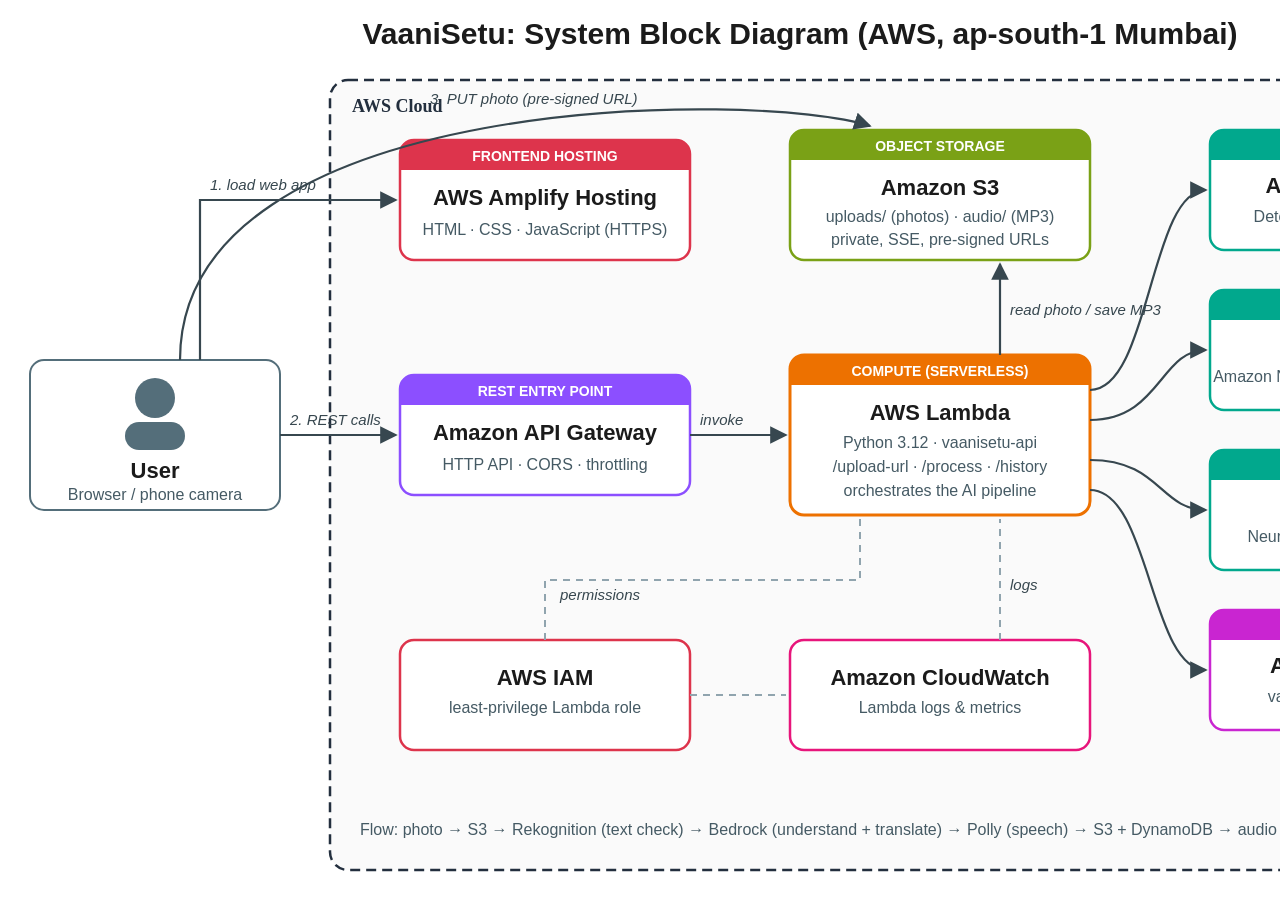
==== report/diagram.html @ 7ae66923 "Add system block diagram for the report Co-Authored-By: Claude Opus 5.5 <noreply@anthropic.com>" ====
<!DOCTYPE html>
<html><head><meta charset="utf-8"><style>
body{margin:0;background:#fff;font-family:"Segoe UI",Arial,sans-serif}
</style></head><body>
<svg xmlns="http://www.w3.org/2000/svg" width="1600" height="900" viewBox="0 0 1600 900">
  <defs>
    <marker id="a" viewBox="0 0 10 10" refX="9" refY="5" markerWidth="8" markerHeight="8" orient="auto-start-reverse"><path d="M0 0L10 5L0 10z" fill="#37474f"/></marker>
    <style>
      .t{font:600 22px "Segoe UI",Arial;fill:#1b1b1b}
      .s{font:16px "Segoe UI",Arial;fill:#455a64}
      .n{font:700 14px "Segoe UI",Arial;fill:#fff}
      .l{font:italic 15px "Segoe UI",Arial;fill:#37474f}
      .ln{stroke:#37474f;stroke-width:2.2;fill:none;marker-end:url(#a)}
      .dash{stroke:#90a4ae;stroke-width:2;fill:none;stroke-dasharray:7 6}
    </style>
  </defs>
  <text x="800" y="44" text-anchor="middle" style="font:700 30px 'Segoe UI',Arial;fill:#1b1b1b">VaaniSetu: System Block Diagram (AWS, ap-south-1 Mumbai)</text>

  <!-- AWS cloud boundary -->
  <rect x="330" y="80" width="1245" height="790" rx="18" fill="#fafafa" stroke="#232f3e" stroke-width="2.5" stroke-dasharray="10 6"/>
  <text x="352" y="112" style="font:700 18px 'Segoe UI';fill:#232f3e">AWS Cloud</text>

  <!-- user -->
  <rect x="30" y="360" width="250" height="150" rx="14" fill="#fff" stroke="#546e7a" stroke-width="2"/>
  <circle cx="155" cy="398" r="20" fill="#546e7a"/><rect x="125" y="422" width="60" height="28" rx="14" fill="#546e7a"/>
  <text x="155" y="478" text-anchor="middle" class="t">User</text>
  <text x="155" y="500" text-anchor="middle" class="s">Browser / phone camera</text>

  <!-- Amplify -->
  <rect x="400" y="140" width="290" height="120" rx="14" fill="#fff" stroke="#dd344c" stroke-width="2.5"/>
  <rect x="400" y="140" width="290" height="30" rx="14" fill="#dd344c"/><rect x="400" y="156" width="290" height="14" fill="#dd344c"/>
  <text x="545" y="161" text-anchor="middle" class="n">FRONTEND HOSTING</text>
  <text x="545" y="205" text-anchor="middle" class="t">AWS Amplify Hosting</text>
  <text x="545" y="235" text-anchor="middle" class="s">HTML · CSS · JavaScript (HTTPS)</text>

  <!-- API GW -->
  <rect x="400" y="375" width="290" height="120" rx="14" fill="#fff" stroke="#8c4fff" stroke-width="2.5"/>
  <rect x="400" y="375" width="290" height="30" rx="14" fill="#8c4fff"/><rect x="400" y="391" width="290" height="14" fill="#8c4fff"/>
  <text x="545" y="396" text-anchor="middle" class="n">REST ENTRY POINT</text>
  <text x="545" y="440" text-anchor="middle" class="t">Amazon API Gateway</text>
  <text x="545" y="470" text-anchor="middle" class="s">HTTP API · CORS · throttling</text>

  <!-- Lambda -->
  <rect x="790" y="355" width="300" height="160" rx="14" fill="#fff" stroke="#ed7100" stroke-width="3"/>
  <rect x="790" y="355" width="300" height="30" rx="14" fill="#ed7100"/><rect x="790" y="371" width="300" height="14" fill="#ed7100"/>
  <text x="940" y="376" text-anchor="middle" class="n">COMPUTE (SERVERLESS)</text>
  <text x="940" y="420" text-anchor="middle" class="t">AWS Lambda</text>
  <text x="940" y="448" text-anchor="middle" class="s">Python 3.12 · vaanisetu-api</text>
  <text x="940" y="472" text-anchor="middle" class="s">/upload-url · /process · /history</text>
  <text x="940" y="496" text-anchor="middle" class="s">orchestrates the AI pipeline</text>

  <!-- S3 -->
  <rect x="790" y="130" width="300" height="130" rx="14" fill="#fff" stroke="#7aa116" stroke-width="2.5"/>
  <rect x="790" y="130" width="300" height="30" rx="14" fill="#7aa116"/><rect x="790" y="146" width="300" height="14" fill="#7aa116"/>
  <text x="940" y="151" text-anchor="middle" class="n">OBJECT STORAGE</text>
  <text x="940" y="195" text-anchor="middle" class="t">Amazon S3</text>
  <text x="940" y="222" text-anchor="middle" class="s">uploads/ (photos) · audio/ (MP3)</text>
  <text x="940" y="245" text-anchor="middle" class="s">private, SSE, pre-signed URLs</text>

  <!-- right column AI -->
  <g>
    <rect x="1210" y="130" width="330" height="120" rx="14" fill="#fff" stroke="#01a88d" stroke-width="2.5"/>
    <rect x="1210" y="130" width="330" height="30" rx="14" fill="#01a88d"/><rect x="1210" y="146" width="330" height="14" fill="#01a88d"/>
    <text x="1375" y="151" text-anchor="middle" class="n">① COMPUTER VISION</text>
    <text x="1375" y="193" text-anchor="middle" class="t">Amazon Rekognition</text>
    <text x="1375" y="222" text-anchor="middle" class="s">DetectText: is there readable text?</text>

    <rect x="1210" y="290" width="330" height="120" rx="14" fill="#fff" stroke="#01a88d" stroke-width="2.5"/>
    <rect x="1210" y="290" width="330" height="30" rx="14" fill="#01a88d"/><rect x="1210" y="306" width="330" height="14" fill="#01a88d"/>
    <text x="1375" y="311" text-anchor="middle" class="n">② GENERATIVE AI</text>
    <text x="1375" y="353" text-anchor="middle" class="t">Amazon Bedrock</text>
    <text x="1375" y="382" text-anchor="middle" class="s">Amazon Nova 2 Lite: read · explain · translate</text>

    <rect x="1210" y="450" width="330" height="120" rx="14" fill="#fff" stroke="#01a88d" stroke-width="2.5"/>
    <rect x="1210" y="450" width="330" height="30" rx="14" fill="#01a88d"/><rect x="1210" y="466" width="330" height="14" fill="#01a88d"/>
    <text x="1375" y="471" text-anchor="middle" class="n">③ TEXT-TO-SPEECH</text>
    <text x="1375" y="513" text-anchor="middle" class="t">Amazon Polly</text>
    <text x="1375" y="542" text-anchor="middle" class="s">Neural voices · 7 languages → MP3</text>

    <rect x="1210" y="610" width="330" height="120" rx="14" fill="#fff" stroke="#c925d1" stroke-width="2.5"/>
    <rect x="1210" y="610" width="330" height="30" rx="14" fill="#c925d1"/><rect x="1210" y="626" width="330" height="14" fill="#c925d1"/>
    <text x="1375" y="631" text-anchor="middle" class="n">④ NoSQL DATABASE</text>
    <text x="1375" y="673" text-anchor="middle" class="t">Amazon DynamoDB</text>
    <text x="1375" y="702" text-anchor="middle" class="s">vaanisetu-documents (history)</text>
  </g>

  <!-- security / monitoring -->
  <rect x="400" y="640" width="290" height="110" rx="14" fill="#fff" stroke="#dd344c" stroke-width="2.5"/>
  <text x="545" y="685" text-anchor="middle" class="t">AWS IAM</text>
  <text x="545" y="713" text-anchor="middle" class="s">least-privilege Lambda role</text>
  <rect x="790" y="640" width="300" height="110" rx="14" fill="#fff" stroke="#e7157b" stroke-width="2.5"/>
  <text x="940" y="685" text-anchor="middle" class="t">Amazon CloudWatch</text>
  <text x="940" y="713" text-anchor="middle" class="s">Lambda logs &amp; metrics</text>

  <!-- arrows -->
  <path class="ln" d="M200 360 L200 200 L396 200"/>
  <text x="210" y="190" class="l">1. load web app</text>
  <path class="ln" d="M280 435 L396 435"/>
  <text x="290" y="425" class="l">2. REST calls</text>
  <path class="ln" d="M690 435 L786 435"/>
  <text x="700" y="425" class="l">invoke</text>
  <path class="ln" d="M180 360 C180 90, 760 90, 870 126"/>
  <text x="430" y="104" class="l">3. PUT photo (pre-signed URL)</text>
  <path class="ln" d="M1000 355 L1000 264"/>
  <text x="1010" y="315" class="l">read photo / save MP3</text>
  <path class="ln" d="M1090 390 C1150 390, 1150 190, 1206 190"/>
  <path class="ln" d="M1090 420 C1160 420, 1160 350, 1206 350"/>
  <path class="ln" d="M1090 460 C1160 460, 1160 510, 1206 510"/>
  <path class="ln" d="M1090 490 C1150 490, 1150 670, 1206 670"/>
  <path class="dash" d="M690 695 L786 695"/>
  <path class="dash" d="M545 640 L545 580 L860 580 L860 519"/>
  <path class="dash" d="M1000 640 L1000 519"/>
  <text x="560" y="600" class="l">permissions</text>
  <text x="1010" y="590" class="l">logs</text>

  <!-- legend -->
  <text x="360" y="835" class="s">Flow: photo → S3 → Rekognition (text check) → Bedrock (understand + translate) → Polly (speech) → S3 + DynamoDB → audio played in browser</text>
</svg>
</body></html>
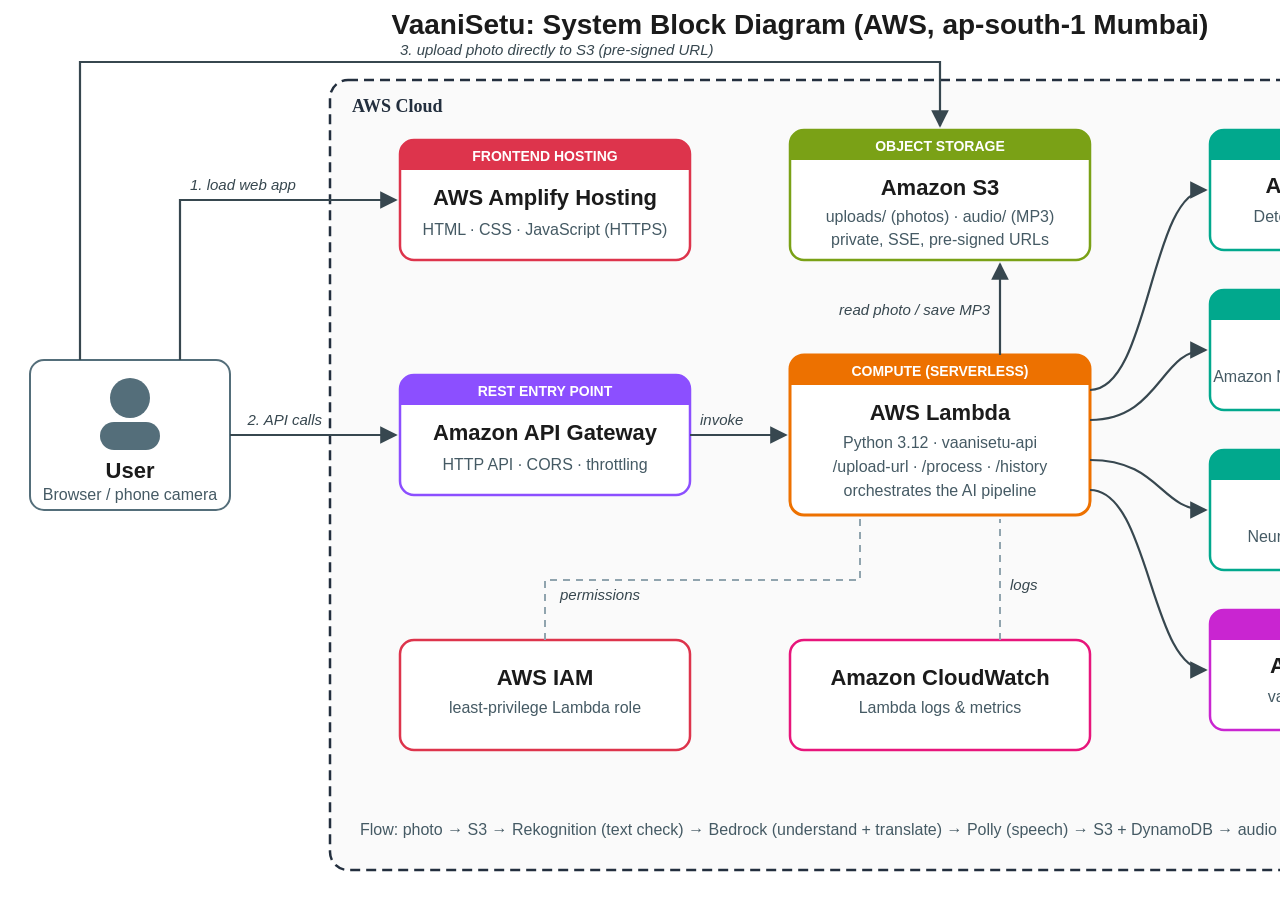
==== commit 9167f5c4: "Tidy block diagram routing and add rendered PNG Co-Authored-By: Claude Opus 5.5 <noreply@anthropic.c" ====
--- a/report/diagram.html
+++ b/report/diagram.html
@@ -14,17 +14,17 @@
       .dash{stroke:#90a4ae;stroke-width:2;fill:none;stroke-dasharray:7 6}
     </style>
   </defs>
-  <text x="800" y="44" text-anchor="middle" style="font:700 30px 'Segoe UI',Arial;fill:#1b1b1b">VaaniSetu: System Block Diagram (AWS, ap-south-1 Mumbai)</text>
+  <text x="800" y="34" text-anchor="middle" style="font:700 28px 'Segoe UI',Arial;fill:#1b1b1b">VaaniSetu: System Block Diagram (AWS, ap-south-1 Mumbai)</text>
 
   <!-- AWS cloud boundary -->
   <rect x="330" y="80" width="1245" height="790" rx="18" fill="#fafafa" stroke="#232f3e" stroke-width="2.5" stroke-dasharray="10 6"/>
   <text x="352" y="112" style="font:700 18px 'Segoe UI';fill:#232f3e">AWS Cloud</text>
 
   <!-- user -->
-  <rect x="30" y="360" width="250" height="150" rx="14" fill="#fff" stroke="#546e7a" stroke-width="2"/>
-  <circle cx="155" cy="398" r="20" fill="#546e7a"/><rect x="125" y="422" width="60" height="28" rx="14" fill="#546e7a"/>
-  <text x="155" y="478" text-anchor="middle" class="t">User</text>
-  <text x="155" y="500" text-anchor="middle" class="s">Browser / phone camera</text>
+  <rect x="30" y="360" width="200" height="150" rx="14" fill="#fff" stroke="#546e7a" stroke-width="2"/>
+  <circle cx="130" cy="398" r="20" fill="#546e7a"/><rect x="100" y="422" width="60" height="28" rx="14" fill="#546e7a"/>
+  <text x="130" y="478" text-anchor="middle" class="t">User</text>
+  <text x="130" y="500" text-anchor="middle" class="s">Browser / phone camera</text>
 
   <!-- Amplify -->
   <rect x="400" y="140" width="290" height="120" rx="14" fill="#fff" stroke="#dd344c" stroke-width="2.5"/>
@@ -93,21 +93,20 @@
   <text x="940" y="713" text-anchor="middle" class="s">Lambda logs &amp; metrics</text>
 
   <!-- arrows -->
-  <path class="ln" d="M200 360 L200 200 L396 200"/>
-  <text x="210" y="190" class="l">1. load web app</text>
-  <path class="ln" d="M280 435 L396 435"/>
-  <text x="290" y="425" class="l">2. REST calls</text>
+  <path class="ln" d="M180 360 L180 200 L396 200"/>
+  <text x="190" y="190" class="l">1. load web app</text>
+  <path class="ln" d="M230 435 L396 435"/>
+  <text x="322" y="425" text-anchor="end" class="l">2. API calls</text>
   <path class="ln" d="M690 435 L786 435"/>
   <text x="700" y="425" class="l">invoke</text>
-  <path class="ln" d="M180 360 C180 90, 760 90, 870 126"/>
-  <text x="430" y="104" class="l">3. PUT photo (pre-signed URL)</text>
+  <path class="ln" d="M80 360 L80 62 L940 62 L940 126"/>
+  <text x="400" y="55" class="l">3. upload photo directly to S3 (pre-signed URL)</text>
   <path class="ln" d="M1000 355 L1000 264"/>
-  <text x="1010" y="315" class="l">read photo / save MP3</text>
+  <text x="990" y="315" text-anchor="end" class="l">read photo / save MP3</text>
   <path class="ln" d="M1090 390 C1150 390, 1150 190, 1206 190"/>
   <path class="ln" d="M1090 420 C1160 420, 1160 350, 1206 350"/>
   <path class="ln" d="M1090 460 C1160 460, 1160 510, 1206 510"/>
   <path class="ln" d="M1090 490 C1150 490, 1150 670, 1206 670"/>
-  <path class="dash" d="M690 695 L786 695"/>
   <path class="dash" d="M545 640 L545 580 L860 580 L860 519"/>
   <path class="dash" d="M1000 640 L1000 519"/>
   <text x="560" y="600" class="l">permissions</text>
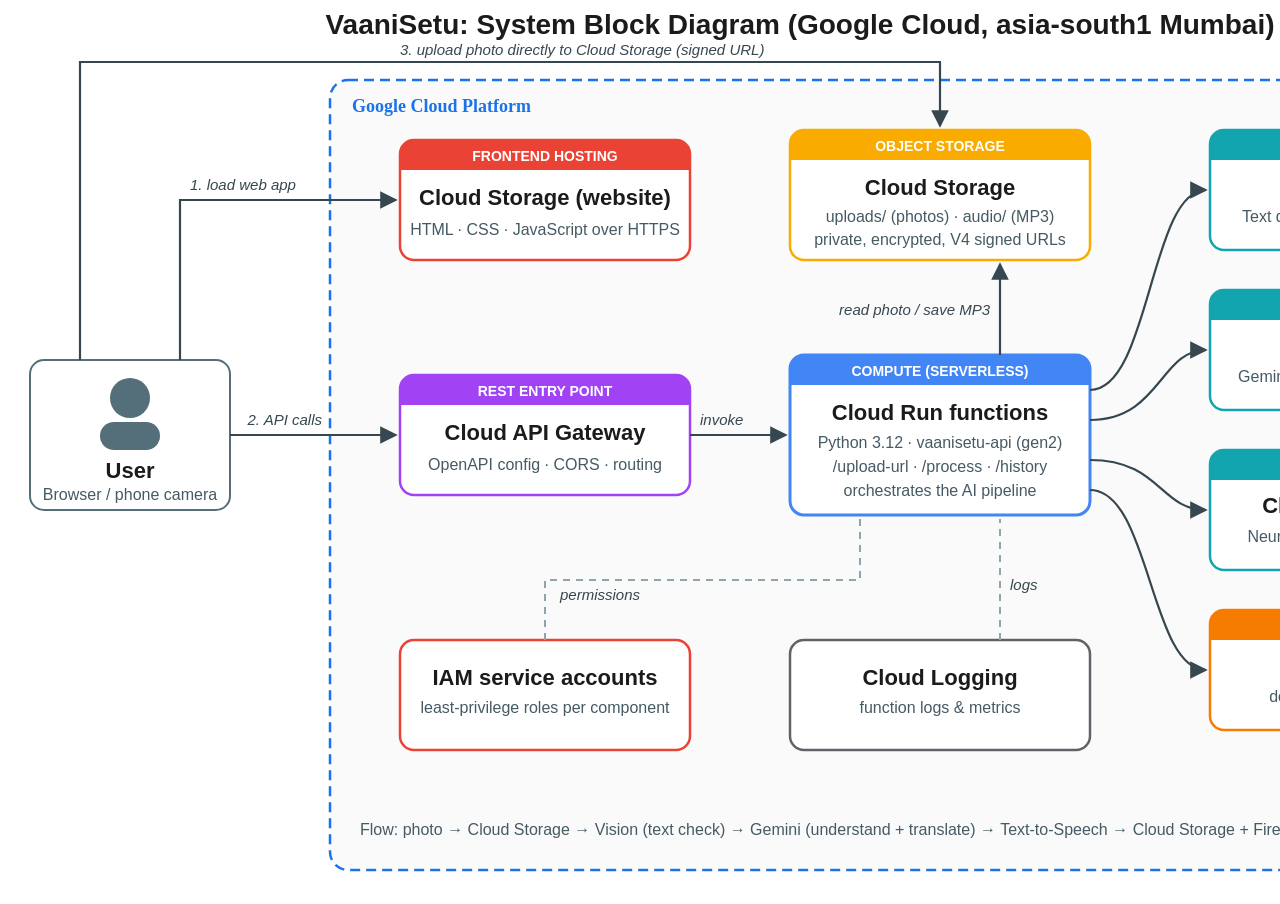
==== commit bb7917cb: "Redraw block diagram for Google Cloud Co-Authored-By: Claude Opus 5.5 <noreply@anthropic.com>" ====
--- a/report/diagram.html
+++ b/report/diagram.html
@@ -14,11 +14,11 @@
       .dash{stroke:#90a4ae;stroke-width:2;fill:none;stroke-dasharray:7 6}
     </style>
   </defs>
-  <text x="800" y="34" text-anchor="middle" style="font:700 28px 'Segoe UI',Arial;fill:#1b1b1b">VaaniSetu: System Block Diagram (AWS, ap-south-1 Mumbai)</text>
+  <text x="800" y="34" text-anchor="middle" style="font:700 28px 'Segoe UI',Arial;fill:#1b1b1b">VaaniSetu: System Block Diagram (Google Cloud, asia-south1 Mumbai)</text>
 
-  <!-- AWS cloud boundary -->
-  <rect x="330" y="80" width="1245" height="790" rx="18" fill="#fafafa" stroke="#232f3e" stroke-width="2.5" stroke-dasharray="10 6"/>
-  <text x="352" y="112" style="font:700 18px 'Segoe UI';fill:#232f3e">AWS Cloud</text>
+  <!-- Google Cloud boundary -->
+  <rect x="330" y="80" width="1245" height="790" rx="18" fill="#fafafa" stroke="#1a73e8" stroke-width="2.5" stroke-dasharray="10 6"/>
+  <text x="352" y="112" style="font:700 18px 'Segoe UI';fill:#1a73e8">Google Cloud Platform</text>
 
   <!-- user -->
   <rect x="30" y="360" width="200" height="150" rx="14" fill="#fff" stroke="#546e7a" stroke-width="2"/>
@@ -26,71 +26,71 @@
   <text x="130" y="478" text-anchor="middle" class="t">User</text>
   <text x="130" y="500" text-anchor="middle" class="s">Browser / phone camera</text>
 
-  <!-- Amplify -->
-  <rect x="400" y="140" width="290" height="120" rx="14" fill="#fff" stroke="#dd344c" stroke-width="2.5"/>
-  <rect x="400" y="140" width="290" height="30" rx="14" fill="#dd344c"/><rect x="400" y="156" width="290" height="14" fill="#dd344c"/>
+  <!-- Hosting -->
+  <rect x="400" y="140" width="290" height="120" rx="14" fill="#fff" stroke="#ea4335" stroke-width="2.5"/>
+  <rect x="400" y="140" width="290" height="30" rx="14" fill="#ea4335"/><rect x="400" y="156" width="290" height="14" fill="#ea4335"/>
   <text x="545" y="161" text-anchor="middle" class="n">FRONTEND HOSTING</text>
-  <text x="545" y="205" text-anchor="middle" class="t">AWS Amplify Hosting</text>
-  <text x="545" y="235" text-anchor="middle" class="s">HTML · CSS · JavaScript (HTTPS)</text>
+  <text x="545" y="205" text-anchor="middle" class="t">Cloud Storage (website)</text>
+  <text x="545" y="235" text-anchor="middle" class="s">HTML · CSS · JavaScript over HTTPS</text>
 
   <!-- API GW -->
-  <rect x="400" y="375" width="290" height="120" rx="14" fill="#fff" stroke="#8c4fff" stroke-width="2.5"/>
-  <rect x="400" y="375" width="290" height="30" rx="14" fill="#8c4fff"/><rect x="400" y="391" width="290" height="14" fill="#8c4fff"/>
+  <rect x="400" y="375" width="290" height="120" rx="14" fill="#fff" stroke="#a142f4" stroke-width="2.5"/>
+  <rect x="400" y="375" width="290" height="30" rx="14" fill="#a142f4"/><rect x="400" y="391" width="290" height="14" fill="#a142f4"/>
   <text x="545" y="396" text-anchor="middle" class="n">REST ENTRY POINT</text>
-  <text x="545" y="440" text-anchor="middle" class="t">Amazon API Gateway</text>
-  <text x="545" y="470" text-anchor="middle" class="s">HTTP API · CORS · throttling</text>
+  <text x="545" y="440" text-anchor="middle" class="t">Cloud API Gateway</text>
+  <text x="545" y="470" text-anchor="middle" class="s">OpenAPI config · CORS · routing</text>
 
-  <!-- Lambda -->
-  <rect x="790" y="355" width="300" height="160" rx="14" fill="#fff" stroke="#ed7100" stroke-width="3"/>
-  <rect x="790" y="355" width="300" height="30" rx="14" fill="#ed7100"/><rect x="790" y="371" width="300" height="14" fill="#ed7100"/>
+  <!-- Cloud Run function -->
+  <rect x="790" y="355" width="300" height="160" rx="14" fill="#fff" stroke="#4285f4" stroke-width="3"/>
+  <rect x="790" y="355" width="300" height="30" rx="14" fill="#4285f4"/><rect x="790" y="371" width="300" height="14" fill="#4285f4"/>
   <text x="940" y="376" text-anchor="middle" class="n">COMPUTE (SERVERLESS)</text>
-  <text x="940" y="420" text-anchor="middle" class="t">AWS Lambda</text>
-  <text x="940" y="448" text-anchor="middle" class="s">Python 3.12 · vaanisetu-api</text>
+  <text x="940" y="420" text-anchor="middle" class="t">Cloud Run functions</text>
+  <text x="940" y="448" text-anchor="middle" class="s">Python 3.12 · vaanisetu-api (gen2)</text>
   <text x="940" y="472" text-anchor="middle" class="s">/upload-url · /process · /history</text>
   <text x="940" y="496" text-anchor="middle" class="s">orchestrates the AI pipeline</text>
 
-  <!-- S3 -->
-  <rect x="790" y="130" width="300" height="130" rx="14" fill="#fff" stroke="#7aa116" stroke-width="2.5"/>
-  <rect x="790" y="130" width="300" height="30" rx="14" fill="#7aa116"/><rect x="790" y="146" width="300" height="14" fill="#7aa116"/>
+  <!-- Cloud Storage -->
+  <rect x="790" y="130" width="300" height="130" rx="14" fill="#fff" stroke="#f9ab00" stroke-width="2.5"/>
+  <rect x="790" y="130" width="300" height="30" rx="14" fill="#f9ab00"/><rect x="790" y="146" width="300" height="14" fill="#f9ab00"/>
   <text x="940" y="151" text-anchor="middle" class="n">OBJECT STORAGE</text>
-  <text x="940" y="195" text-anchor="middle" class="t">Amazon S3</text>
+  <text x="940" y="195" text-anchor="middle" class="t">Cloud Storage</text>
   <text x="940" y="222" text-anchor="middle" class="s">uploads/ (photos) · audio/ (MP3)</text>
-  <text x="940" y="245" text-anchor="middle" class="s">private, SSE, pre-signed URLs</text>
+  <text x="940" y="245" text-anchor="middle" class="s">private, encrypted, V4 signed URLs</text>
 
   <!-- right column AI -->
   <g>
-    <rect x="1210" y="130" width="330" height="120" rx="14" fill="#fff" stroke="#01a88d" stroke-width="2.5"/>
-    <rect x="1210" y="130" width="330" height="30" rx="14" fill="#01a88d"/><rect x="1210" y="146" width="330" height="14" fill="#01a88d"/>
+    <rect x="1210" y="130" width="330" height="120" rx="14" fill="#fff" stroke="#12a4af" stroke-width="2.5"/>
+    <rect x="1210" y="130" width="330" height="30" rx="14" fill="#12a4af"/><rect x="1210" y="146" width="330" height="14" fill="#12a4af"/>
     <text x="1375" y="151" text-anchor="middle" class="n">① COMPUTER VISION</text>
-    <text x="1375" y="193" text-anchor="middle" class="t">Amazon Rekognition</text>
-    <text x="1375" y="222" text-anchor="middle" class="s">DetectText: is there readable text?</text>
+    <text x="1375" y="193" text-anchor="middle" class="t">Cloud Vision API</text>
+    <text x="1375" y="222" text-anchor="middle" class="s">Text detection: is there readable text?</text>
 
-    <rect x="1210" y="290" width="330" height="120" rx="14" fill="#fff" stroke="#01a88d" stroke-width="2.5"/>
-    <rect x="1210" y="290" width="330" height="30" rx="14" fill="#01a88d"/><rect x="1210" y="306" width="330" height="14" fill="#01a88d"/>
+    <rect x="1210" y="290" width="330" height="120" rx="14" fill="#fff" stroke="#12a4af" stroke-width="2.5"/>
+    <rect x="1210" y="290" width="330" height="30" rx="14" fill="#12a4af"/><rect x="1210" y="306" width="330" height="14" fill="#12a4af"/>
     <text x="1375" y="311" text-anchor="middle" class="n">② GENERATIVE AI</text>
-    <text x="1375" y="353" text-anchor="middle" class="t">Amazon Bedrock</text>
-    <text x="1375" y="382" text-anchor="middle" class="s">Amazon Nova 2 Lite: read · explain · translate</text>
+    <text x="1375" y="353" text-anchor="middle" class="t">Vertex AI</text>
+    <text x="1375" y="382" text-anchor="middle" class="s">Gemini Flash: read · explain · translate</text>
 
-    <rect x="1210" y="450" width="330" height="120" rx="14" fill="#fff" stroke="#01a88d" stroke-width="2.5"/>
-    <rect x="1210" y="450" width="330" height="30" rx="14" fill="#01a88d"/><rect x="1210" y="466" width="330" height="14" fill="#01a88d"/>
+    <rect x="1210" y="450" width="330" height="120" rx="14" fill="#fff" stroke="#12a4af" stroke-width="2.5"/>
+    <rect x="1210" y="450" width="330" height="30" rx="14" fill="#12a4af"/><rect x="1210" y="466" width="330" height="14" fill="#12a4af"/>
     <text x="1375" y="471" text-anchor="middle" class="n">③ TEXT-TO-SPEECH</text>
-    <text x="1375" y="513" text-anchor="middle" class="t">Amazon Polly</text>
+    <text x="1375" y="513" text-anchor="middle" class="t">Cloud Text-to-Speech</text>
     <text x="1375" y="542" text-anchor="middle" class="s">Neural voices · 7 languages → MP3</text>
 
-    <rect x="1210" y="610" width="330" height="120" rx="14" fill="#fff" stroke="#c925d1" stroke-width="2.5"/>
-    <rect x="1210" y="610" width="330" height="30" rx="14" fill="#c925d1"/><rect x="1210" y="626" width="330" height="14" fill="#c925d1"/>
+    <rect x="1210" y="610" width="330" height="120" rx="14" fill="#fff" stroke="#f57c00" stroke-width="2.5"/>
+    <rect x="1210" y="610" width="330" height="30" rx="14" fill="#f57c00"/><rect x="1210" y="626" width="330" height="14" fill="#f57c00"/>
     <text x="1375" y="631" text-anchor="middle" class="n">④ NoSQL DATABASE</text>
-    <text x="1375" y="673" text-anchor="middle" class="t">Amazon DynamoDB</text>
-    <text x="1375" y="702" text-anchor="middle" class="s">vaanisetu-documents (history)</text>
+    <text x="1375" y="673" text-anchor="middle" class="t">Firestore</text>
+    <text x="1375" y="702" text-anchor="middle" class="s">documents collection (history)</text>
   </g>
 
   <!-- security / monitoring -->
-  <rect x="400" y="640" width="290" height="110" rx="14" fill="#fff" stroke="#dd344c" stroke-width="2.5"/>
-  <text x="545" y="685" text-anchor="middle" class="t">AWS IAM</text>
-  <text x="545" y="713" text-anchor="middle" class="s">least-privilege Lambda role</text>
-  <rect x="790" y="640" width="300" height="110" rx="14" fill="#fff" stroke="#e7157b" stroke-width="2.5"/>
-  <text x="940" y="685" text-anchor="middle" class="t">Amazon CloudWatch</text>
-  <text x="940" y="713" text-anchor="middle" class="s">Lambda logs &amp; metrics</text>
+  <rect x="400" y="640" width="290" height="110" rx="14" fill="#fff" stroke="#ea4335" stroke-width="2.5"/>
+  <text x="545" y="685" text-anchor="middle" class="t">IAM service accounts</text>
+  <text x="545" y="713" text-anchor="middle" class="s">least-privilege roles per component</text>
+  <rect x="790" y="640" width="300" height="110" rx="14" fill="#fff" stroke="#5f6368" stroke-width="2.5"/>
+  <text x="940" y="685" text-anchor="middle" class="t">Cloud Logging</text>
+  <text x="940" y="713" text-anchor="middle" class="s">function logs &amp; metrics</text>
 
   <!-- arrows -->
   <path class="ln" d="M180 360 L180 200 L396 200"/>
@@ -100,7 +100,7 @@
   <path class="ln" d="M690 435 L786 435"/>
   <text x="700" y="425" class="l">invoke</text>
   <path class="ln" d="M80 360 L80 62 L940 62 L940 126"/>
-  <text x="400" y="55" class="l">3. upload photo directly to S3 (pre-signed URL)</text>
+  <text x="400" y="55" class="l">3. upload photo directly to Cloud Storage (signed URL)</text>
   <path class="ln" d="M1000 355 L1000 264"/>
   <text x="990" y="315" text-anchor="end" class="l">read photo / save MP3</text>
   <path class="ln" d="M1090 390 C1150 390, 1150 190, 1206 190"/>
@@ -113,6 +113,6 @@
   <text x="1010" y="590" class="l">logs</text>
 
   <!-- legend -->
-  <text x="360" y="835" class="s">Flow: photo → S3 → Rekognition (text check) → Bedrock (understand + translate) → Polly (speech) → S3 + DynamoDB → audio played in browser</text>
+  <text x="360" y="835" class="s">Flow: photo → Cloud Storage → Vision (text check) → Gemini (understand + translate) → Text-to-Speech → Cloud Storage + Firestore → audio played in browser</text>
 </svg>
 </body></html>
